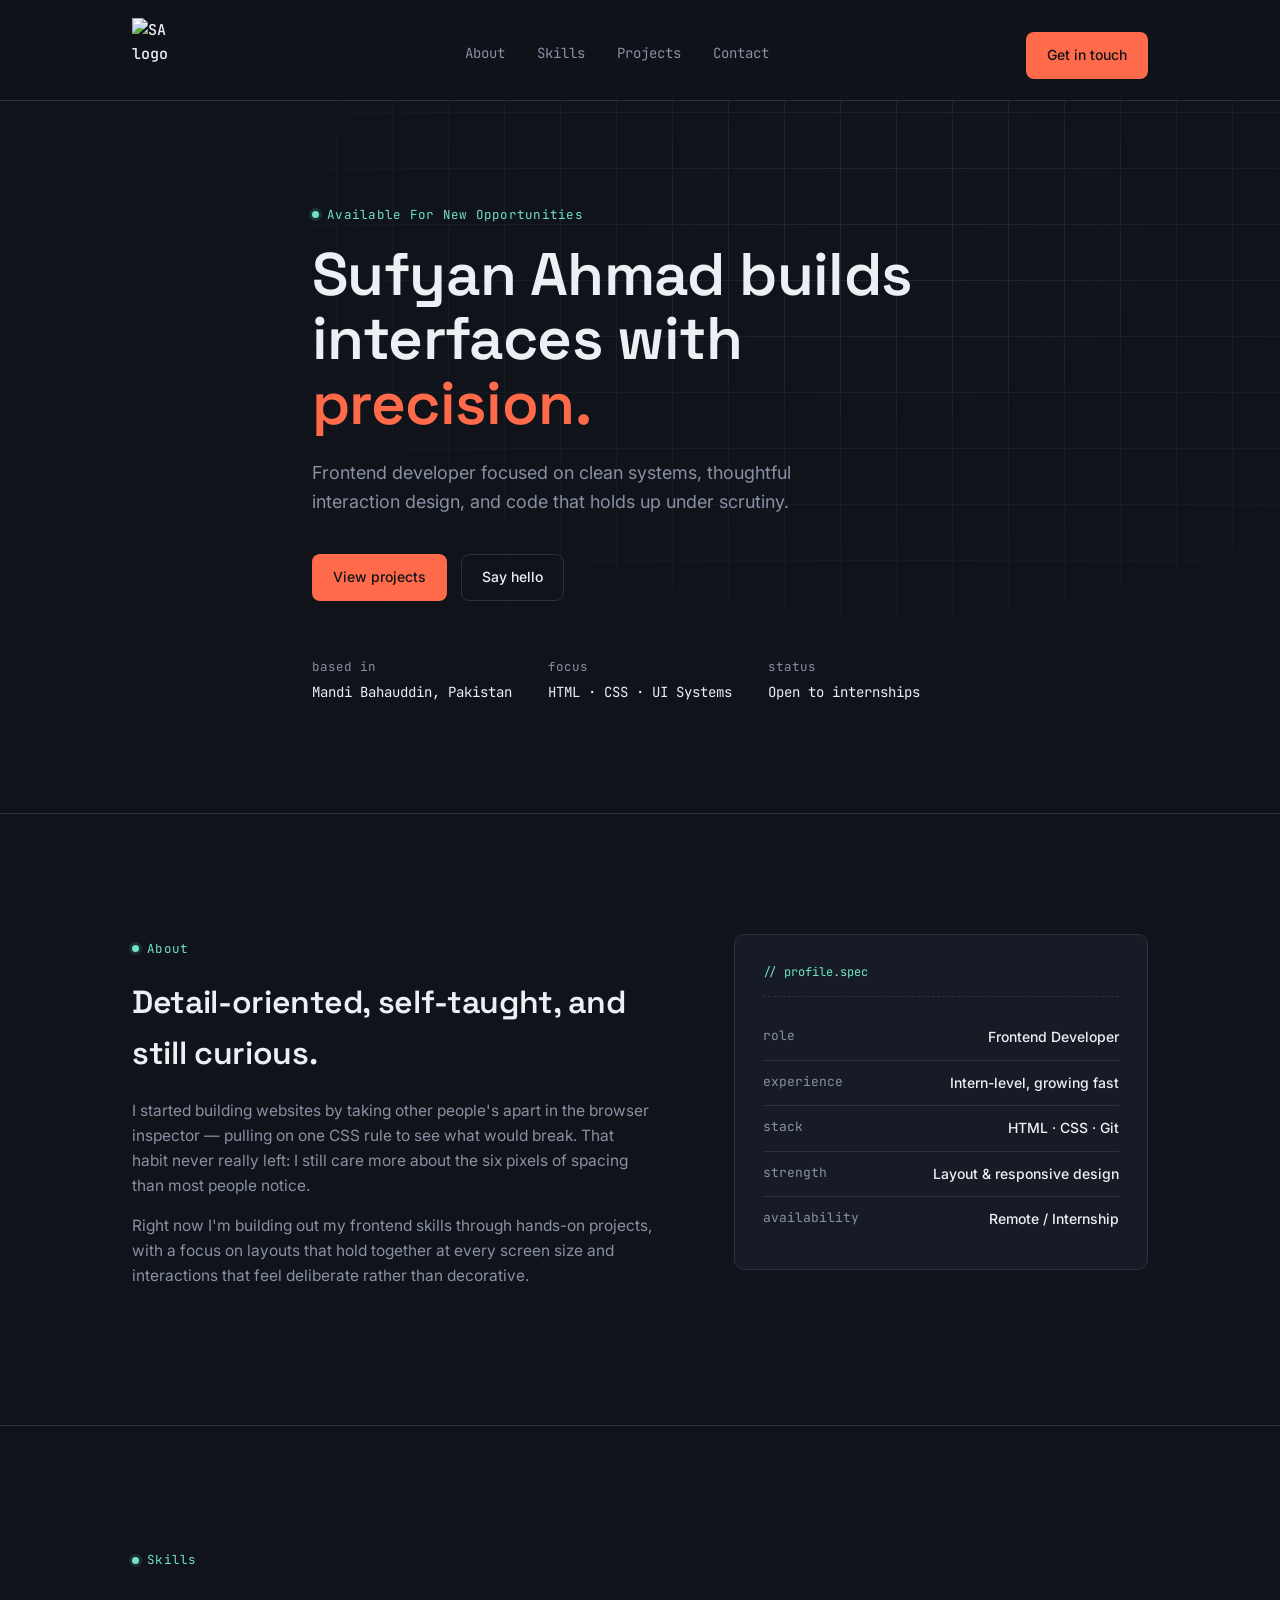
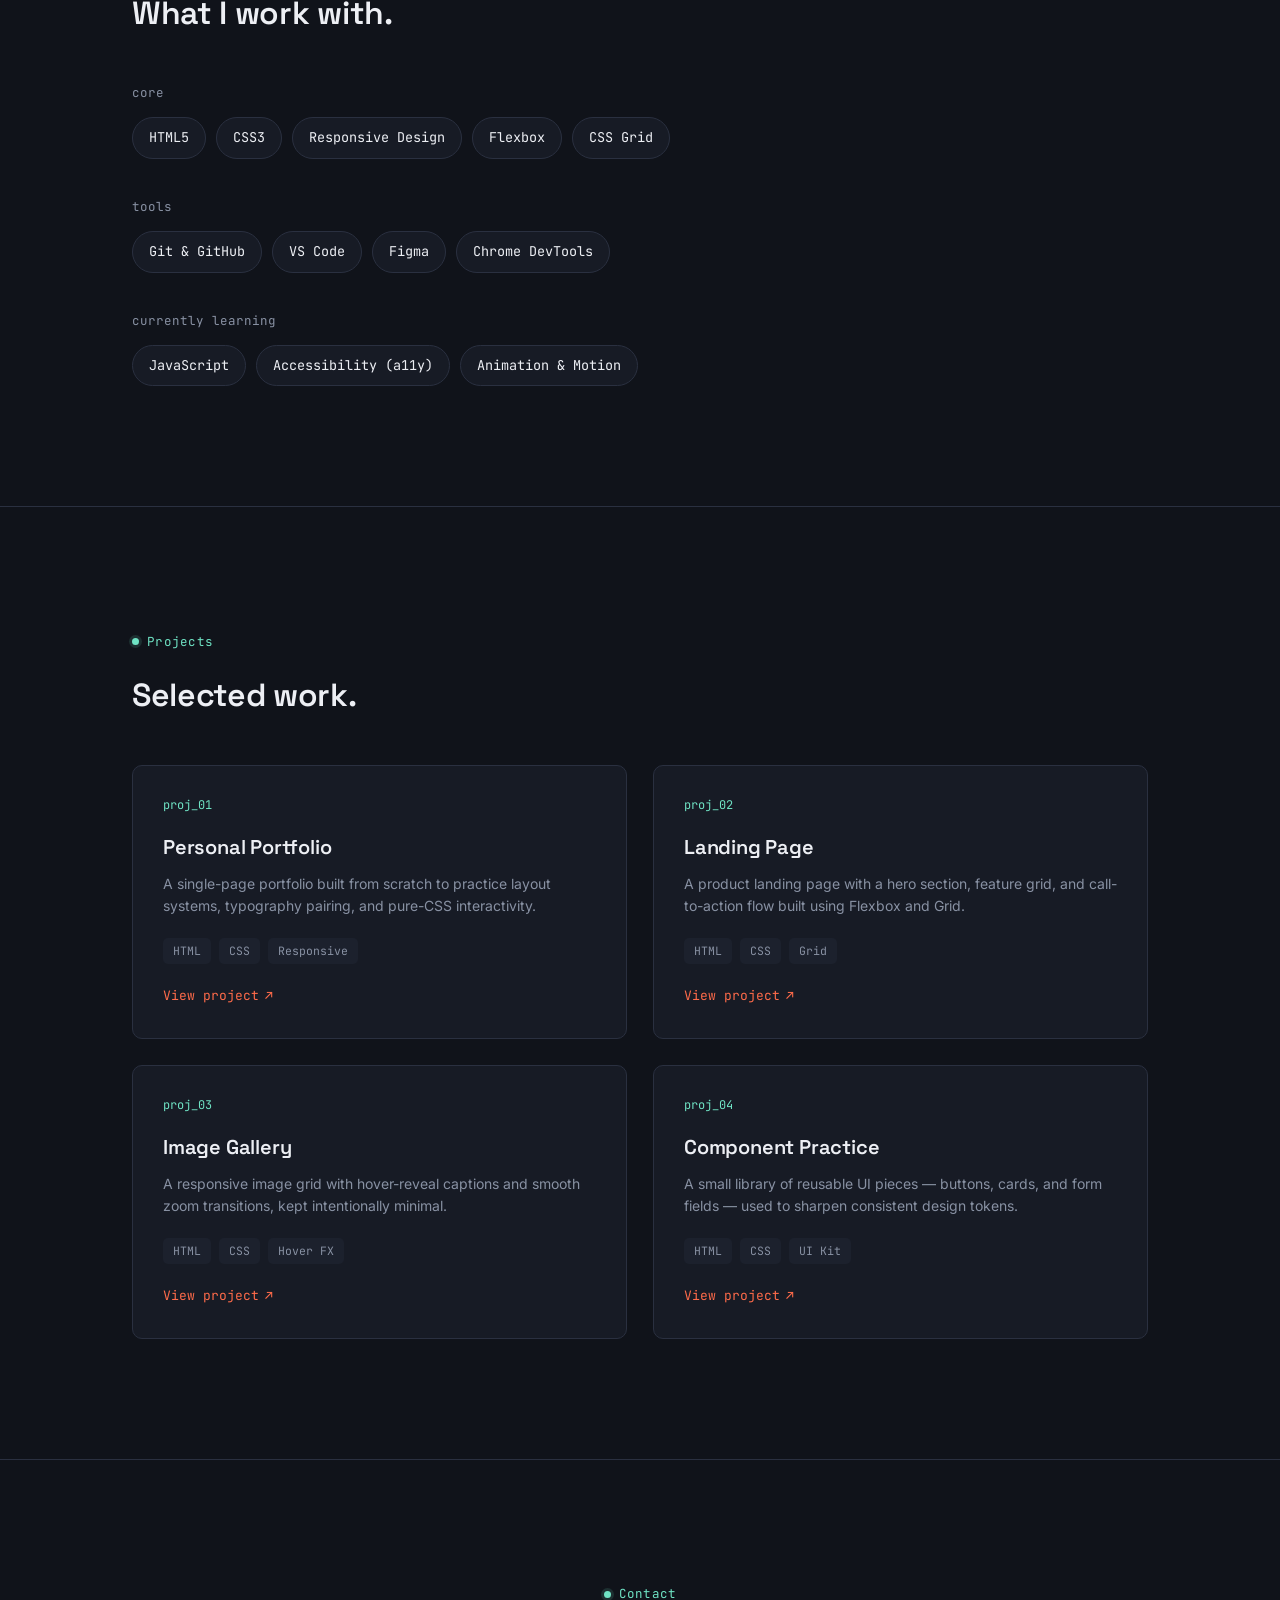
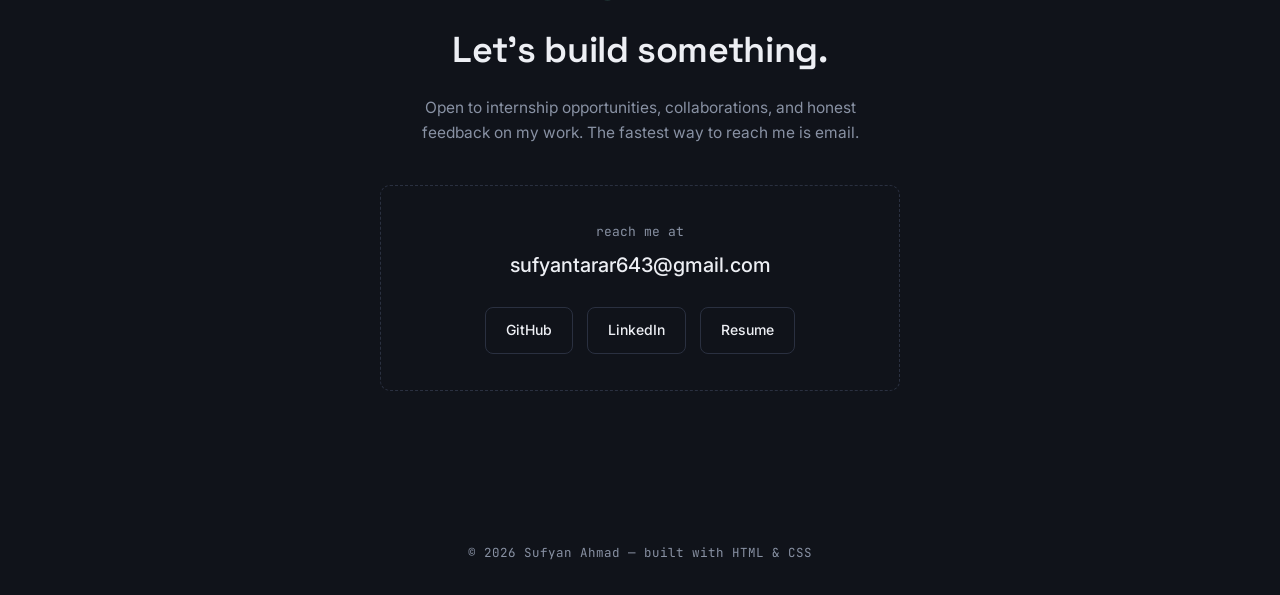
==== index.html @ a8e4fd5f "Rename Portfolio.html to index.html" ====
<!DOCTYPE html>
<html lang="en">
<head>
<meta charset="UTF-8">
<meta name="viewport" content="width=device-width, initial-scale=1.0">
<title>Alex Rivera — Frontend Developer</title>
<link rel="preconnect" href="https://fonts.googleapis.com">
<link rel="preconnect" href="https://fonts.gstatic.com" crossorigin>
<link href="https://fonts.googleapis.com/css2?family=Space+Grotesk:wght@400;500;600;700&family=Inter:wght@400;500;600&family=JetBrains+Mono:wght@400;500&display=swap" rel="stylesheet">
<link rel="stylesheet" href="Portfolio.css">
</head>
<body>

  <header>
    <nav class="wrap">
      <div class="logo"><img src="images/logo-sa.svg" alt="SA logo" style="height: 75px; width: 75px;"></div>
      <div class="nav-links">
        <a href="#about">About</a>
        <a href="#skills">Skills</a>
        <a href="#projects">Projects</a>
        <a href="#contact">Contact</a>
      </div>
      <a href="#contact" class="btn btn-primary">Get in touch</a>
    </nav>
  </header>

  <section class="hero">
    <div class="wrap hero-inner">
      <span class="eyebrow">Available for new opportunities</span>
      <h1>Sufyan Ahmad builds<br>interfaces with <span class="accent">precision.</span></h1>
      <p class="lead">Frontend developer focused on clean systems, thoughtful interaction design, and code that holds up under scrutiny.</p>
      <div class="hero-actions">
        <a href="#projects" class="btn btn-primary">View projects</a>
        <a href="#contact" class="btn btn-ghost">Say hello</a>
      </div>
      <div class="hero-meta">
        <div>based in<span>Mandi Bahauddin, Pakistan</span></div>
        <div>focus<span>HTML · CSS · UI Systems</span></div>
        <div>status<span>Open to internships</span></div>
      </div>
    </div>
  </section>

  <section id="about">
    <div class="wrap about-grid">
      <div>
        <span class="eyebrow">About</span>
        <h2>Detail-oriented, self-taught, and still curious.</h2>
        <p>I started building websites by taking other people's apart in the browser inspector — pulling on one CSS rule to see what would break. That habit never really left: I still care more about the six pixels of spacing than most people notice.</p>
        <p>Right now I'm building out my frontend skills through hands-on projects, with a focus on layouts that hold together at every screen size and interactions that feel deliberate rather than decorative.</p>
      </div>
      <div class="spec-sheet">
        <div class="spec-title">// profile.spec</div>
        <div class="spec-row"><span class="k">role</span><span class="v">Frontend Developer</span></div>
        <div class="spec-row"><span class="k">experience</span><span class="v">Intern-level, growing fast</span></div>
        <div class="spec-row"><span class="k">stack</span><span class="v">HTML · CSS · Git</span></div>
        <div class="spec-row"><span class="k">strength</span><span class="v">Layout & responsive design</span></div>
        <div class="spec-row"><span class="k">availability</span><span class="v">Remote / Internship</span></div>
      </div>
    </div>
  </section>

  <section id="skills">
    <div class="wrap">
      <span class="eyebrow">skills</span>
      <h2 style="font-size:32px; margin-bottom:44px;">What I work with.</h2>

      <div class="skills-cat">
        <span class="cat-label">core</span>
        <div class="pill-row">
          <span class="pill">HTML5</span>
          <span class="pill">CSS3</span>
          <span class="pill">Responsive Design</span>
          <span class="pill">Flexbox</span>
          <span class="pill">CSS Grid</span>
        </div>
      </div>

      <div class="skills-cat">
        <span class="cat-label">tools</span>
        <div class="pill-row">
          <span class="pill">Git & GitHub</span>
          <span class="pill">VS Code</span>
          <span class="pill">Figma</span>
          <span class="pill">Chrome DevTools</span>
        </div>
      </div>

      <div class="skills-cat">
        <span class="cat-label">currently learning</span>
        <div class="pill-row">
          <span class="pill">JavaScript</span>
          <span class="pill">Accessibility (a11y)</span>
          <span class="pill">Animation & Motion</span>
        </div>
      </div>
    </div>
  </section>

  <section id="projects">
    <div class="wrap">
      <span class="eyebrow">projects</span>
      <h2 style="font-size:32px;">Selected work.</h2>

      <div class="project-grid">
        <div class="project-card">
          <span class="project-index mono">proj_01</span>
          <h3>Personal Portfolio</h3>
          <p>A single-page portfolio built from scratch to practice layout systems, typography pairing, and pure-CSS interactivity.</p>
          <div class="tag-row"><span class="tag">HTML</span><span class="tag">CSS</span><span class="tag">Responsive</span></div>
          <a href="#" class="project-link">View project <span class="arrow">↗</span></a>
        </div>

        <div class="project-card">
          <span class="project-index mono">proj_02</span>
          <h3>Landing Page</h3>
          <p>A product landing page with a hero section, feature grid, and call-to-action flow built using Flexbox and Grid.</p>
          <div class="tag-row"><span class="tag">HTML</span><span class="tag">CSS</span><span class="tag">Grid</span></div>
          <a href="#" class="project-link">View project <span class="arrow">↗</span></a>
        </div>

        <div class="project-card">
          <span class="project-index mono">proj_03</span>
          <h3>Image Gallery</h3>
          <p>A responsive image grid with hover-reveal captions and smooth zoom transitions, kept intentionally minimal.</p>
          <div class="tag-row"><span class="tag">HTML</span><span class="tag">CSS</span><span class="tag">Hover FX</span></div>
          <a href="#" class="project-link">View project <span class="arrow">↗</span></a>
        </div>

        <div class="project-card">
          <span class="project-index mono">proj_04</span>
          <h3>Component Practice</h3>
          <p>A small library of reusable UI pieces — buttons, cards, and form fields — used to sharpen consistent design tokens.</p>
          <div class="tag-row"><span class="tag">HTML</span><span class="tag">CSS</span><span class="tag">UI Kit</span></div>
          <a href="#" class="project-link">View project <span class="arrow">↗</span></a>
        </div>
      </div>
    </div>
  </section>

  <section id="contact" class="contact-section">
    <div class="wrap">
      <span class="eyebrow">contact</span>
      <h2>Let's build something.</h2>
      <p>Open to internship opportunities, collaborations, and honest feedback on my work. The fastest way to reach me is email.</p>
      <div class="contact-card">
        <div class="mono" style="font-size:13px; color:var(--text-muted); margin-bottom:6px;">reach me at</div>
        <a href="mailto:alex.rivera@example.com" style="font-size:20px; font-weight:500;">sufyantarar643@gmail.com</a>
        <div class="contact-links">
          <a href="https://github.com/sufyan643" class="btn btn-ghost"  rel="noopener noreferrer" >GitHub</a>
          <a href="https://www.linkedin.com/in/sufyan-tarar-206101359/"  target="_blank"  rel="noopener noreferrer"    class="btn btn-ghost">LinkedIn</a>
          <a href="#" class="btn btn-ghost">Resume</a>
        </div>
      </div>
    </div>
  </section>

  <footer>
    <div class="wrap">© 2026 Sufyan Ahmad — built with HTML & CSS</div>
  </footer>

</body>
</html>
---- Portfolio.css ----
/* ============ Design tokens ============ */
:root{
  --bg:            #10131a;
  --surface:       #171b25;
  --surface-2:     #1c212d;
  --line:          #2a3040;
  --text:          #edeff4;
  --text-muted:    #8891a3;
  --accent:        #ff6b4a;   /* coral — CTAs, primary interactive */
  --accent-soft:   #ff6b4a22;
  --mint:          #6fe3c4;   /* mint — spec tags, annotations */
  --mint-soft:     #6fe3c422;
  --radius:        10px;
}

*{ margin:0; padding:0; box-sizing:border-box; }

html{ scroll-behavior:smooth; }

body{
  background:var(--bg);
  color:var(--text);
  font-family:'Inter', sans-serif;
  line-height:1.6;
  -webkit-font-smoothing:antialiased;
}

h1,h2,h3{ font-family:'Space Grotesk', sans-serif; font-weight:600; letter-spacing:-0.01em; }

a{ color:inherit; text-decoration:none; }

.mono{ font-family:'JetBrains Mono', monospace; }

.wrap{
  max-width:1080px;
  margin:0 auto;
  padding:0 32px;
}

section{ padding:120px 0; border-bottom:1px solid var(--line); }

.eyebrow{
  font-family:'JetBrains Mono', monospace;
  font-size:12.5px;
  color:var(--mint);
  text-transform: CAPITALIZE;
  letter-spacing:0.02em;
  display:inline-flex;
  align-items:center;
  gap:8px;
  margin-bottom:18px;
}
.eyebrow::before{
  content:"";
  width:7px; height:7px;
  border-radius:50%;
  background:var(--mint);
  box-shadow:0 0 0 3px var(--mint-soft);
}

/* ============ Nav ============ */
header{
  position:fixed;
  top:0; left:0; right:0;
  z-index:100;
  backdrop-filter:blur(10px);
  background:rgba(16,19,26,0.82);
  border-bottom:1px solid var(--line);
}
nav.wrap{
  display:flex;
  align-items:center;
  justify-content:space-between;
  padding-top:18px;
  padding-bottom:7px;
  flex-wrap:wrap;
  gap:14px;
}
.logo{
  font-family:'JetBrains Mono', monospace;
  font-size:15px;
  font-weight:500;
  display:flex;
  align-items:center;
  gap:8px;
}
.logo span{ color:var(--accent); }
.nav-links{
  display:flex;
  gap:32px;
  font-size:14px;
  font-family:'JetBrains Mono', monospace;
}
.nav-links a{
  color:var(--text-muted);
  position:relative;
  padding-bottom:4px;
  transition:color .2s ease;
}
.nav-links a::after{
  content:"";
  position:absolute;
  left:0; bottom:0;
  width:0%; height:1px;
  background:var(--accent);
  transition:width .25s ease;
}
.nav-links a:hover{ color:var(--text); }
.nav-links a:hover::after{ width:100%; }

.btn{
  display:inline-flex;
  align-items:center;
  gap:8px;
  padding:11px 20px;
  border-radius:8px;
  font-size:14px;
  font-weight:500;
  border:1px solid transparent;
  transition:all .2s ease;
  cursor:pointer;
}
.btn-primary{
  background:var(--accent);
  color:#10131a;
}
.btn-primary:hover{
  background:#ff8467;
  transform:translateY(-2px);
  box-shadow:0 8px 20px -6px var(--accent-soft);
}
.btn-ghost{
  border-color:var(--line);
  color:var(--text);
}
.btn-ghost:hover{
  border-color:var(--mint);
  color:var(--mint);
  transform:translateY(-2px);
}

/* ============ Hero ============ */
.hero{
  padding-top:200px;
  padding-bottom:110px;
  position:relative;
  overflow:hidden;
  border-bottom:1px solid var(--line);
}
.hero::before{
  content:"";
  position:absolute;
  inset:0;
  background-image:
    linear-gradient(var(--line) 1px, transparent 1px),
    linear-gradient(90deg, var(--line) 1px, transparent 1px);
  background-size:56px 56px;
  -webkit-mask-image:radial-gradient(ellipse 60% 60% at 70% 30%, black, transparent);
          mask-image:radial-gradient(ellipse 60% 60% at 70% 30%, black, transparent);
  opacity:0.7;
}
.hero-inner{ position:relative; max-width:720px; }
.hero h1{
  font-size:clamp(38px, 6vw, 60px);
  line-height:1.08;
  margin-bottom:22px;
}
.hero h1 .accent{ color:var(--accent); }
.hero p.lead{
  font-size:18px;
  color:var(--text-muted);
  max-width:520px;
  margin-bottom:38px;
}
.hero-actions{ display:flex; gap:14px; flex-wrap:wrap; margin-bottom:56px; }

.hero-meta{
  display:flex;
  gap:36px;
  flex-wrap:wrap;
  font-family:'JetBrains Mono', monospace;
  font-size:12.5px;
  color:var(--text-muted);
}
.hero-meta div span{ display:block; color:var(--text); font-size:14px; margin-top:4px; }

/* ============ About ============ */
.about-grid{
  display:grid;
  grid-template-columns:1.3fr 1fr;
  gap:64px;
  align-items:start;
}
.about-grid h2{ font-size:32px; margin-bottom:20px; }
.about-grid p{ color:var(--text-muted); font-size:15.5px; margin-bottom:16px; max-width:520px; }

.spec-sheet{
  background:var(--surface);
  border:1px solid var(--line);
  border-radius:var(--radius);
  padding:28px;
}
.spec-sheet .spec-title{
  font-family:'JetBrains Mono', monospace;
  font-size:12px;
  color:var(--mint);
  margin-bottom:18px;
  padding-bottom:14px;
  border-bottom:1px dashed var(--line);
}
.spec-row{
  display:flex;
  justify-content:space-between;
  padding:11px 0;
  border-bottom:1px solid var(--line);
  font-size:14px;
}
.spec-row:last-child{ border-bottom:none; }
.spec-row .k{ color:var(--text-muted); font-family:'JetBrains Mono', monospace; font-size:13px; }
.spec-row .v{ font-weight:500; }

/* ============ Skills ============ */
.skills-cat{ margin-bottom:38px; }
.skills-cat:last-child{ margin-bottom:0; }
.skills-cat .cat-label{
  font-family:'JetBrains Mono', monospace;
  font-size:12.5px;
  color:var(--text-muted);
  margin-bottom:14px;
  display:block;
}
.pill-row{ display:flex; flex-wrap:wrap; gap:10px; }
.pill{
  padding:9px 16px;
  border:1px solid var(--line);
  border-radius:100px;
  font-size:13.5px;
  font-family:'JetBrains Mono', monospace;
  color:var(--text);
  background:var(--surface);
  transition:all .2s ease;
  cursor:default;
}
.pill:hover{
  border-color:var(--accent);
  color:var(--accent);
  transform:translateY(-3px);
  background:var(--surface-2);
}

/* ============ Projects ============ */
.project-grid{
  display:grid;
  grid-template-columns:repeat(2, 1fr);
  gap:26px;
  margin-top:44px;
}
.project-card{
  position:relative;
  background:var(--surface);
  border:1px solid var(--line);
  border-radius:var(--radius);
  padding:30px;
  overflow:hidden;
  transition:border-color .25s ease, transform .25s ease;
}
.project-card:hover{
  border-color:transparent;
  transform:translateY(-4px);
}
/* inspector-style dashed frame that reveals on hover */
.project-card::before{
  content:"";
  position:absolute;
  inset:8px;
  border:1px dashed var(--mint);
  border-radius:6px;
  opacity:0;
  transition:opacity .25s ease;
  pointer-events:none;
}
.project-card:hover::before{ opacity:1; }
/* corner brackets */
.project-card::after{
  content:"";
  position:absolute;
  top:8px; left:8px;
  width:14px; height:14px;
  border-top:2px solid var(--mint);
  border-left:2px solid var(--mint);
  opacity:0;
  transition:opacity .25s ease;
}
.project-card:hover::after{ opacity:1; }

.project-index{
  font-family:'JetBrains Mono', monospace;
  font-size:12px;
  color:var(--mint);
  margin-bottom:16px;
  display:block;
}
.project-card h3{ font-size:20px; margin-bottom:10px; }
.project-card p{ color:var(--text-muted); font-size:14px; margin-bottom:20px; }
.tag-row{ display:flex; flex-wrap:wrap; gap:8px; margin-bottom:18px; }
.tag{
  font-family:'JetBrains Mono', monospace;
  font-size:11.5px;
  padding:4px 10px;
  border-radius:5px;
  background:var(--surface-2);
  color:var(--text-muted);
}
.project-link{
  font-family:'JetBrains Mono', monospace;
  font-size:13px;
  color:var(--accent);
  display:inline-flex;
  align-items:center;
  gap:6px;
}
.project-link .arrow{ transition:transform .2s ease; }
.project-card:hover .project-link .arrow{ transform:translate(3px,-3px); }

/* ============ Contact ============ */
.contact-section{ border-bottom:none; text-align:center; }
.contact-section h2{ font-size:36px; margin-bottom:16px; }
.contact-section p{ color:var(--text-muted); max-width:460px; margin:0 auto 40px; font-size:15.5px; }
.contact-card{
  max-width:520px;
  margin:0 auto;
  border:1px dashed var(--line);
  border-radius:var(--radius);
  padding:36px;
}
.contact-links{
  display:flex;
  justify-content:center;
  gap:14px;
  flex-wrap:wrap;
  margin-top:26px;
}

footer{
  padding:32px 0;
  text-align:center;
  font-family:'JetBrains Mono', monospace;
  font-size:12.5px;
  color:var(--text-muted);
}

/* ============ Responsive ============ */
@media (max-width:760px){
  section{ padding:80px 0; }
  .hero{ padding-top:150px; padding-bottom:80px; }
  .about-grid{ grid-template-columns:1fr; gap:36px; }
  .project-grid{ grid-template-columns:1fr; }
  nav.wrap{ justify-content:center; text-align:center; }
  .nav-links{ gap:20px; justify-content:center; }
  .hero-meta{ gap:24px; }
}

@media (prefers-reduced-motion: reduce){
  *{ transition:none !important; scroll-behavior:auto !important; }
}
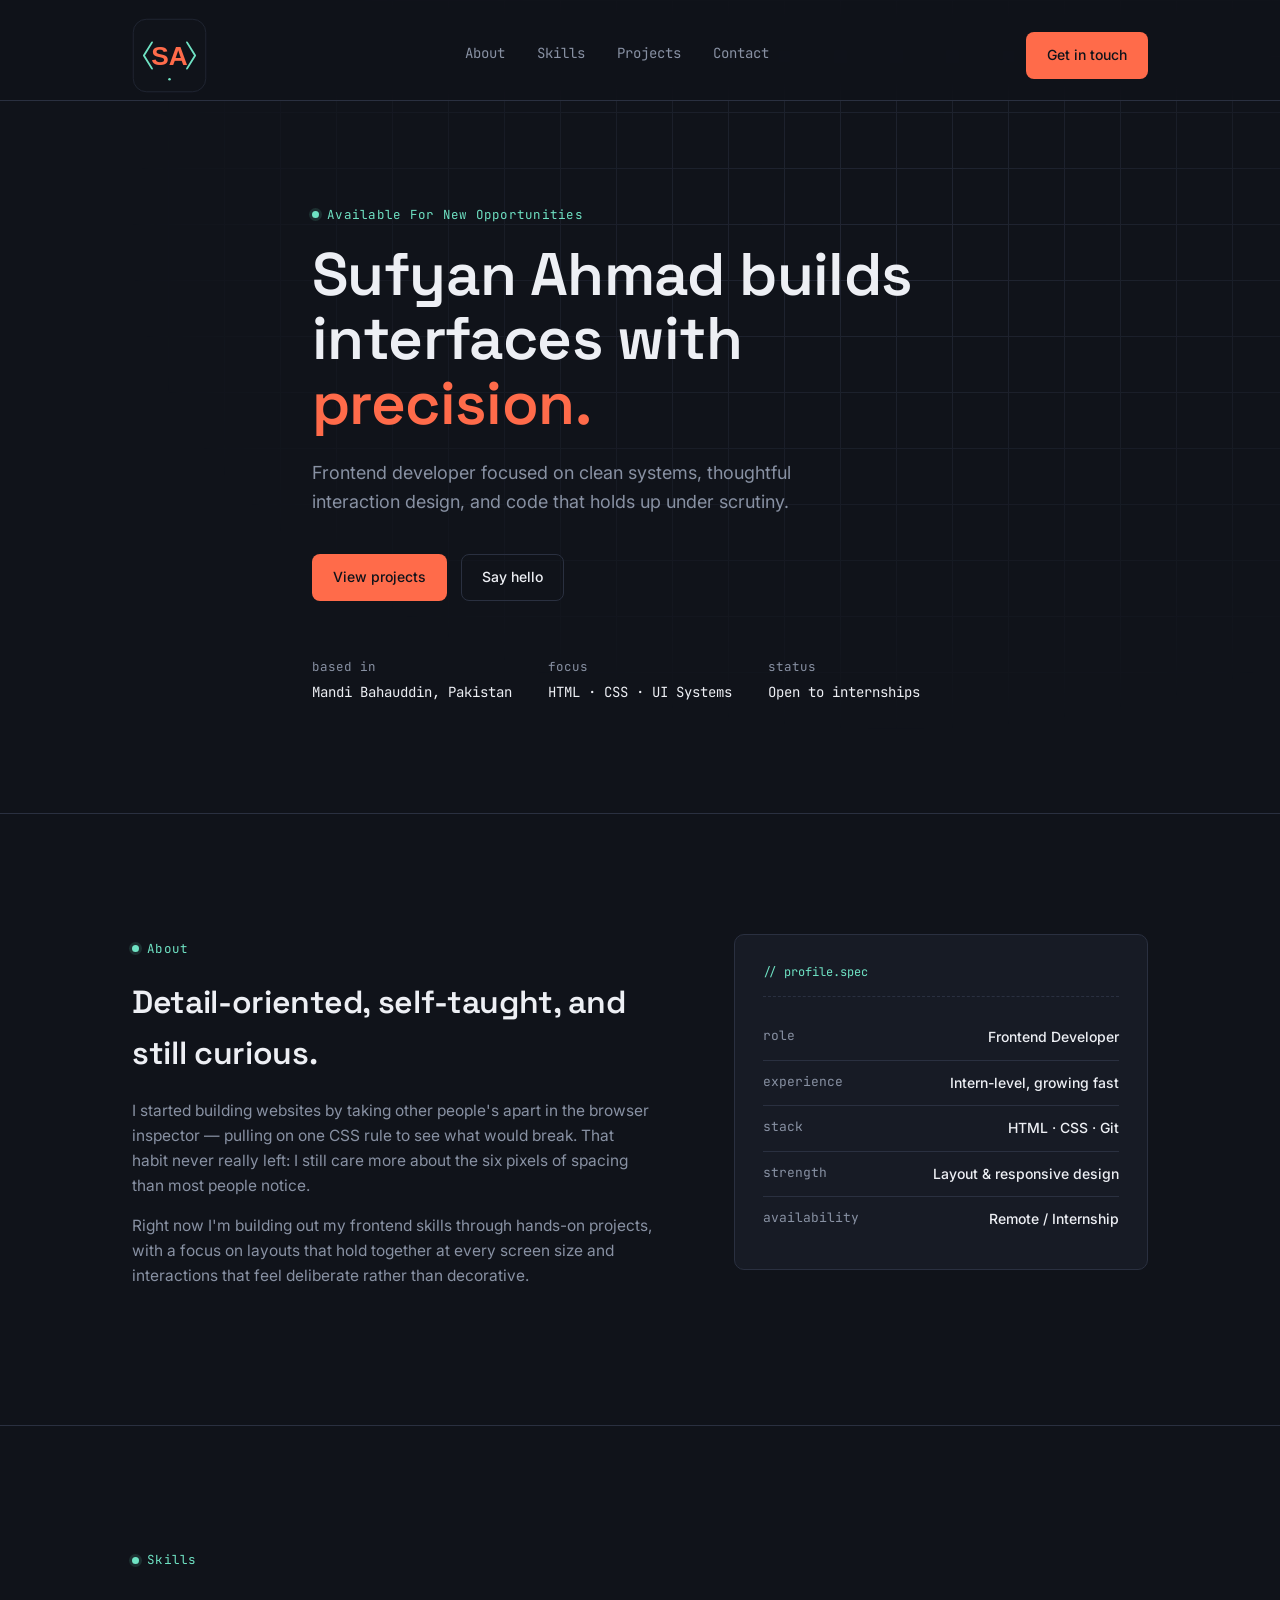
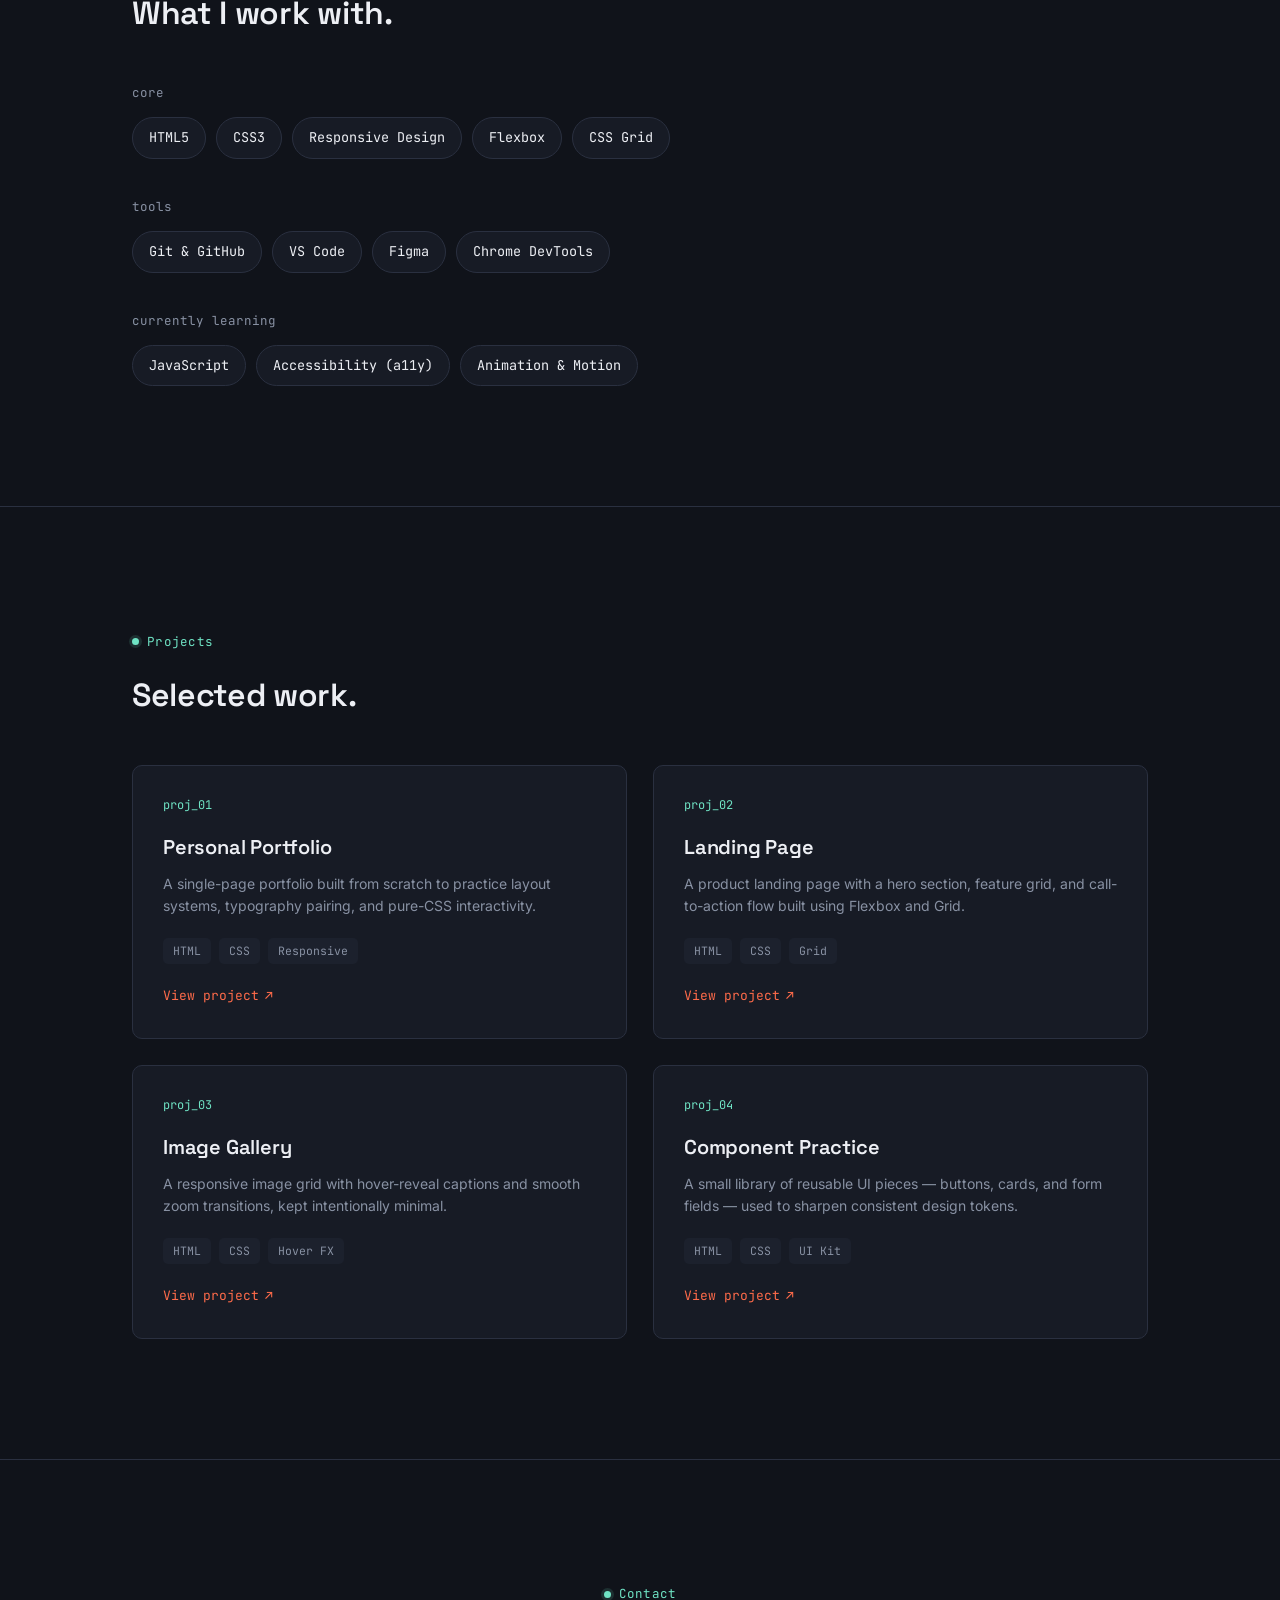
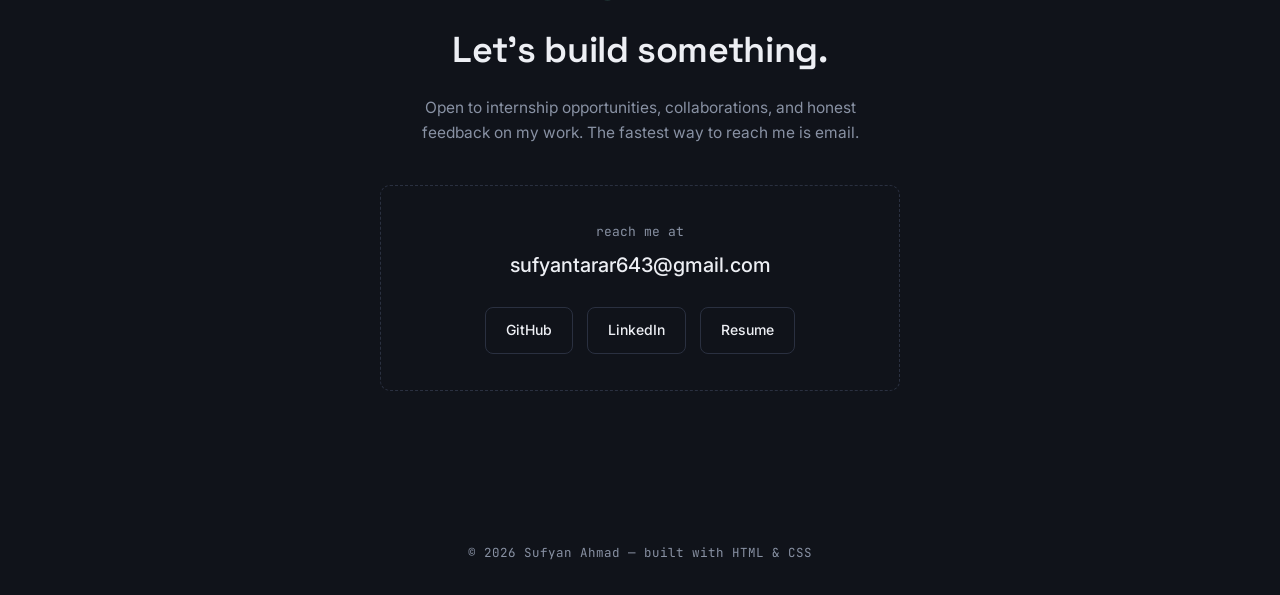
==== commit dd4f2154: "Update index.html, image path chnanged" ====
--- a/index.html
+++ b/index.html
@@ -7,13 +7,13 @@
 <link rel="preconnect" href="https://fonts.googleapis.com">
 <link rel="preconnect" href="https://fonts.gstatic.com" crossorigin>
 <link href="https://fonts.googleapis.com/css2?family=Space+Grotesk:wght@400;500;600;700&family=Inter:wght@400;500;600&family=JetBrains+Mono:wght@400;500&display=swap" rel="stylesheet">
-<link rel="stylesheet" href="Portfolio.css">
+<link rel="stylesheet" href="style.css">
 </head>
 <body>
 
   <header>
     <nav class="wrap">
-      <div class="logo"><img src="images/logo-sa.svg" alt="SA logo" style="height: 75px; width: 75px;"></div>
+      <div class="logo"><img src="logo-sa.svg" alt="SA logo" style="height: 75px; width: 75px;"></div>
       <div class="nav-links">
         <a href="#about">About</a>
         <a href="#skills">Skills</a>
--- a/style.css
+++ b/style.css
@@ -0,0 +1,365 @@
+/* ============ Design tokens ============ */
+:root{
+  --bg:            #10131a;
+  --surface:       #171b25;
+  --surface-2:     #1c212d;
+  --line:          #2a3040;
+  --text:          #edeff4;
+  --text-muted:    #8891a3;
+  --accent:        #ff6b4a;   /* coral — CTAs, primary interactive */
+  --accent-soft:   #ff6b4a22;
+  --mint:          #6fe3c4;   /* mint — spec tags, annotations */
+  --mint-soft:     #6fe3c422;
+  --radius:        10px;
+}
+
+*{ margin:0; padding:0; box-sizing:border-box; }
+
+html{ scroll-behavior:smooth; }
+
+body{
+  background:var(--bg);
+  color:var(--text);
+  font-family:'Inter', sans-serif;
+  line-height:1.6;
+  -webkit-font-smoothing:antialiased;
+}
+
+h1,h2,h3{ font-family:'Space Grotesk', sans-serif; font-weight:600; letter-spacing:-0.01em; }
+
+a{ color:inherit; text-decoration:none; }
+
+.mono{ font-family:'JetBrains Mono', monospace; }
+
+.wrap{
+  max-width:1080px;
+  margin:0 auto;
+  padding:0 32px;
+}
+
+section{ padding:120px 0; border-bottom:1px solid var(--line); }
+
+.eyebrow{
+  font-family:'JetBrains Mono', monospace;
+  font-size:12.5px;
+  color:var(--mint);
+  text-transform: CAPITALIZE;
+  letter-spacing:0.02em;
+  display:inline-flex;
+  align-items:center;
+  gap:8px;
+  margin-bottom:18px;
+}
+.eyebrow::before{
+  content:"";
+  width:7px; height:7px;
+  border-radius:50%;
+  background:var(--mint);
+  box-shadow:0 0 0 3px var(--mint-soft);
+}
+
+/* ============ Nav ============ */
+header{
+  position:fixed;
+  top:0; left:0; right:0;
+  z-index:100;
+  backdrop-filter:blur(10px);
+  background:rgba(16,19,26,0.82);
+  border-bottom:1px solid var(--line);
+}
+nav.wrap{
+  display:flex;
+  align-items:center;
+  justify-content:space-between;
+  padding-top:18px;
+  padding-bottom:7px;
+  flex-wrap:wrap;
+  gap:14px;
+}
+.logo{
+  font-family:'JetBrains Mono', monospace;
+  font-size:15px;
+  font-weight:500;
+  display:flex;
+  align-items:center;
+  gap:8px;
+}
+.logo span{ color:var(--accent); }
+.nav-links{
+  display:flex;
+  gap:32px;
+  font-size:14px;
+  font-family:'JetBrains Mono', monospace;
+}
+.nav-links a{
+  color:var(--text-muted);
+  position:relative;
+  padding-bottom:4px;
+  transition:color .2s ease;
+}
+.nav-links a::after{
+  content:"";
+  position:absolute;
+  left:0; bottom:0;
+  width:0%; height:1px;
+  background:var(--accent);
+  transition:width .25s ease;
+}
+.nav-links a:hover{ color:var(--text); }
+.nav-links a:hover::after{ width:100%; }
+
+.btn{
+  display:inline-flex;
+  align-items:center;
+  gap:8px;
+  padding:11px 20px;
+  border-radius:8px;
+  font-size:14px;
+  font-weight:500;
+  border:1px solid transparent;
+  transition:all .2s ease;
+  cursor:pointer;
+}
+.btn-primary{
+  background:var(--accent);
+  color:#10131a;
+}
+.btn-primary:hover{
+  background:#ff8467;
+  transform:translateY(-2px);
+  box-shadow:0 8px 20px -6px var(--accent-soft);
+}
+.btn-ghost{
+  border-color:var(--line);
+  color:var(--text);
+}
+.btn-ghost:hover{
+  border-color:var(--mint);
+  color:var(--mint);
+  transform:translateY(-2px);
+}
+
+/* ============ Hero ============ */
+.hero{
+  padding-top:200px;
+  padding-bottom:110px;
+  position:relative;
+  overflow:hidden;
+  border-bottom:1px solid var(--line);
+}
+.hero::before{
+  content:"";
+  position:absolute;
+  inset:0;
+  background-image:
+    linear-gradient(var(--line) 1px, transparent 1px),
+    linear-gradient(90deg, var(--line) 1px, transparent 1px);
+  background-size:56px 56px;
+  -webkit-mask-image:radial-gradient(ellipse 60% 60% at 70% 30%, black, transparent);
+          mask-image:radial-gradient(ellipse 60% 60% at 70% 30%, black, transparent);
+  opacity:0.7;
+}
+.hero-inner{ position:relative; max-width:720px; }
+.hero h1{
+  font-size:clamp(38px, 6vw, 60px);
+  line-height:1.08;
+  margin-bottom:22px;
+}
+.hero h1 .accent{ color:var(--accent); }
+.hero p.lead{
+  font-size:18px;
+  color:var(--text-muted);
+  max-width:520px;
+  margin-bottom:38px;
+}
+.hero-actions{ display:flex; gap:14px; flex-wrap:wrap; margin-bottom:56px; }
+
+.hero-meta{
+  display:flex;
+  gap:36px;
+  flex-wrap:wrap;
+  font-family:'JetBrains Mono', monospace;
+  font-size:12.5px;
+  color:var(--text-muted);
+}
+.hero-meta div span{ display:block; color:var(--text); font-size:14px; margin-top:4px; }
+
+/* ============ About ============ */
+.about-grid{
+  display:grid;
+  grid-template-columns:1.3fr 1fr;
+  gap:64px;
+  align-items:start;
+}
+.about-grid h2{ font-size:32px; margin-bottom:20px; }
+.about-grid p{ color:var(--text-muted); font-size:15.5px; margin-bottom:16px; max-width:520px; }
+
+.spec-sheet{
+  background:var(--surface);
+  border:1px solid var(--line);
+  border-radius:var(--radius);
+  padding:28px;
+}
+.spec-sheet .spec-title{
+  font-family:'JetBrains Mono', monospace;
+  font-size:12px;
+  color:var(--mint);
+  margin-bottom:18px;
+  padding-bottom:14px;
+  border-bottom:1px dashed var(--line);
+}
+.spec-row{
+  display:flex;
+  justify-content:space-between;
+  padding:11px 0;
+  border-bottom:1px solid var(--line);
+  font-size:14px;
+}
+.spec-row:last-child{ border-bottom:none; }
+.spec-row .k{ color:var(--text-muted); font-family:'JetBrains Mono', monospace; font-size:13px; }
+.spec-row .v{ font-weight:500; }
+
+/* ============ Skills ============ */
+.skills-cat{ margin-bottom:38px; }
+.skills-cat:last-child{ margin-bottom:0; }
+.skills-cat .cat-label{
+  font-family:'JetBrains Mono', monospace;
+  font-size:12.5px;
+  color:var(--text-muted);
+  margin-bottom:14px;
+  display:block;
+}
+.pill-row{ display:flex; flex-wrap:wrap; gap:10px; }
+.pill{
+  padding:9px 16px;
+  border:1px solid var(--line);
+  border-radius:100px;
+  font-size:13.5px;
+  font-family:'JetBrains Mono', monospace;
+  color:var(--text);
+  background:var(--surface);
+  transition:all .2s ease;
+  cursor:default;
+}
+.pill:hover{
+  border-color:var(--accent);
+  color:var(--accent);
+  transform:translateY(-3px);
+  background:var(--surface-2);
+}
+
+/* ============ Projects ============ */
+.project-grid{
+  display:grid;
+  grid-template-columns:repeat(2, 1fr);
+  gap:26px;
+  margin-top:44px;
+}
+.project-card{
+  position:relative;
+  background:var(--surface);
+  border:1px solid var(--line);
+  border-radius:var(--radius);
+  padding:30px;
+  overflow:hidden;
+  transition:border-color .25s ease, transform .25s ease;
+}
+.project-card:hover{
+  border-color:transparent;
+  transform:translateY(-4px);
+}
+/* inspector-style dashed frame that reveals on hover */
+.project-card::before{
+  content:"";
+  position:absolute;
+  inset:8px;
+  border:1px dashed var(--mint);
+  border-radius:6px;
+  opacity:0;
+  transition:opacity .25s ease;
+  pointer-events:none;
+}
+.project-card:hover::before{ opacity:1; }
+/* corner brackets */
+.project-card::after{
+  content:"";
+  position:absolute;
+  top:8px; left:8px;
+  width:14px; height:14px;
+  border-top:2px solid var(--mint);
+  border-left:2px solid var(--mint);
+  opacity:0;
+  transition:opacity .25s ease;
+}
+.project-card:hover::after{ opacity:1; }
+
+.project-index{
+  font-family:'JetBrains Mono', monospace;
+  font-size:12px;
+  color:var(--mint);
+  margin-bottom:16px;
+  display:block;
+}
+.project-card h3{ font-size:20px; margin-bottom:10px; }
+.project-card p{ color:var(--text-muted); font-size:14px; margin-bottom:20px; }
+.tag-row{ display:flex; flex-wrap:wrap; gap:8px; margin-bottom:18px; }
+.tag{
+  font-family:'JetBrains Mono', monospace;
+  font-size:11.5px;
+  padding:4px 10px;
+  border-radius:5px;
+  background:var(--surface-2);
+  color:var(--text-muted);
+}
+.project-link{
+  font-family:'JetBrains Mono', monospace;
+  font-size:13px;
+  color:var(--accent);
+  display:inline-flex;
+  align-items:center;
+  gap:6px;
+}
+.project-link .arrow{ transition:transform .2s ease; }
+.project-card:hover .project-link .arrow{ transform:translate(3px,-3px); }
+
+/* ============ Contact ============ */
+.contact-section{ border-bottom:none; text-align:center; }
+.contact-section h2{ font-size:36px; margin-bottom:16px; }
+.contact-section p{ color:var(--text-muted); max-width:460px; margin:0 auto 40px; font-size:15.5px; }
+.contact-card{
+  max-width:520px;
+  margin:0 auto;
+  border:1px dashed var(--line);
+  border-radius:var(--radius);
+  padding:36px;
+}
+.contact-links{
+  display:flex;
+  justify-content:center;
+  gap:14px;
+  flex-wrap:wrap;
+  margin-top:26px;
+}
+
+footer{
+  padding:32px 0;
+  text-align:center;
+  font-family:'JetBrains Mono', monospace;
+  font-size:12.5px;
+  color:var(--text-muted);
+}
+
+/* ============ Responsive ============ */
+@media (max-width:760px){
+  section{ padding:80px 0; }
+  .hero{ padding-top:150px; padding-bottom:80px; }
+  .about-grid{ grid-template-columns:1fr; gap:36px; }
+  .project-grid{ grid-template-columns:1fr; }
+  nav.wrap{ justify-content:center; text-align:center; }
+  .nav-links{ gap:20px; justify-content:center; }
+  .hero-meta{ gap:24px; }
+}
+
+@media (prefers-reduced-motion: reduce){
+  *{ transition:none !important; scroll-behavior:auto !important; }
+}
